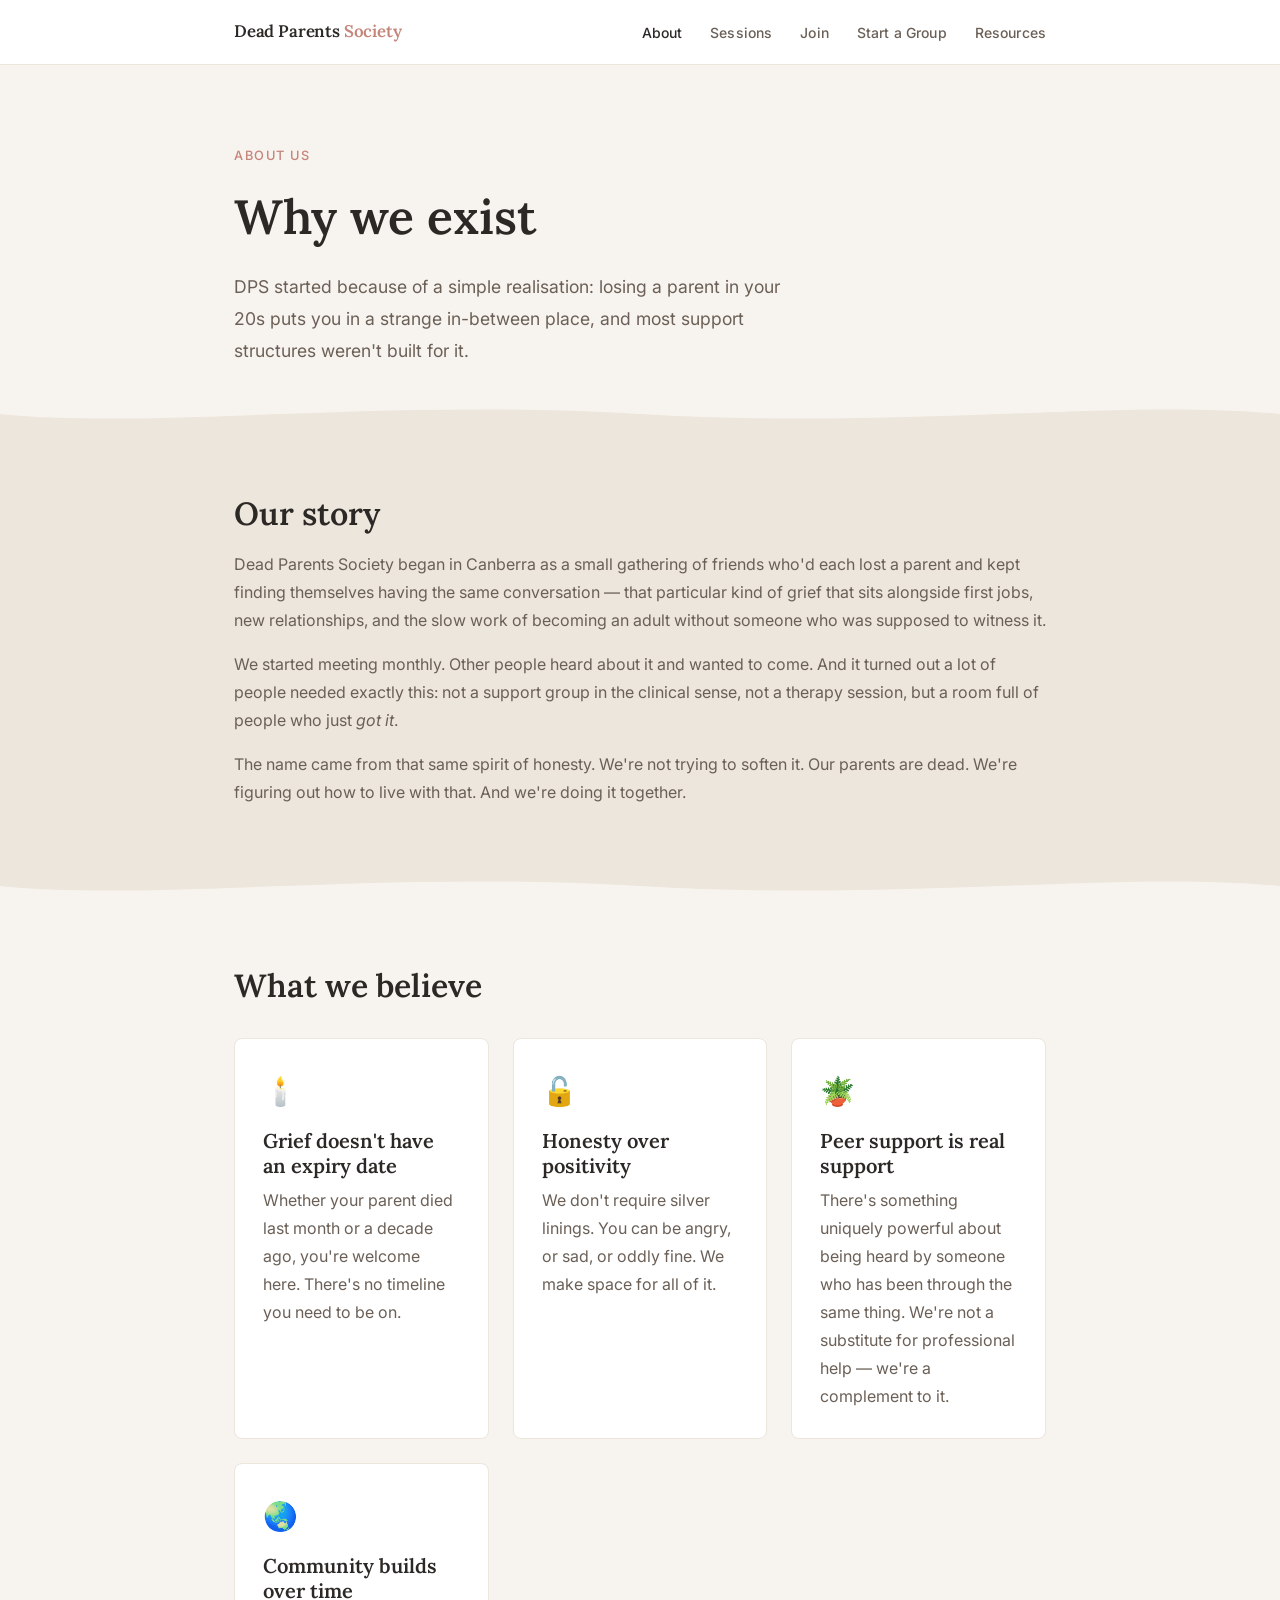
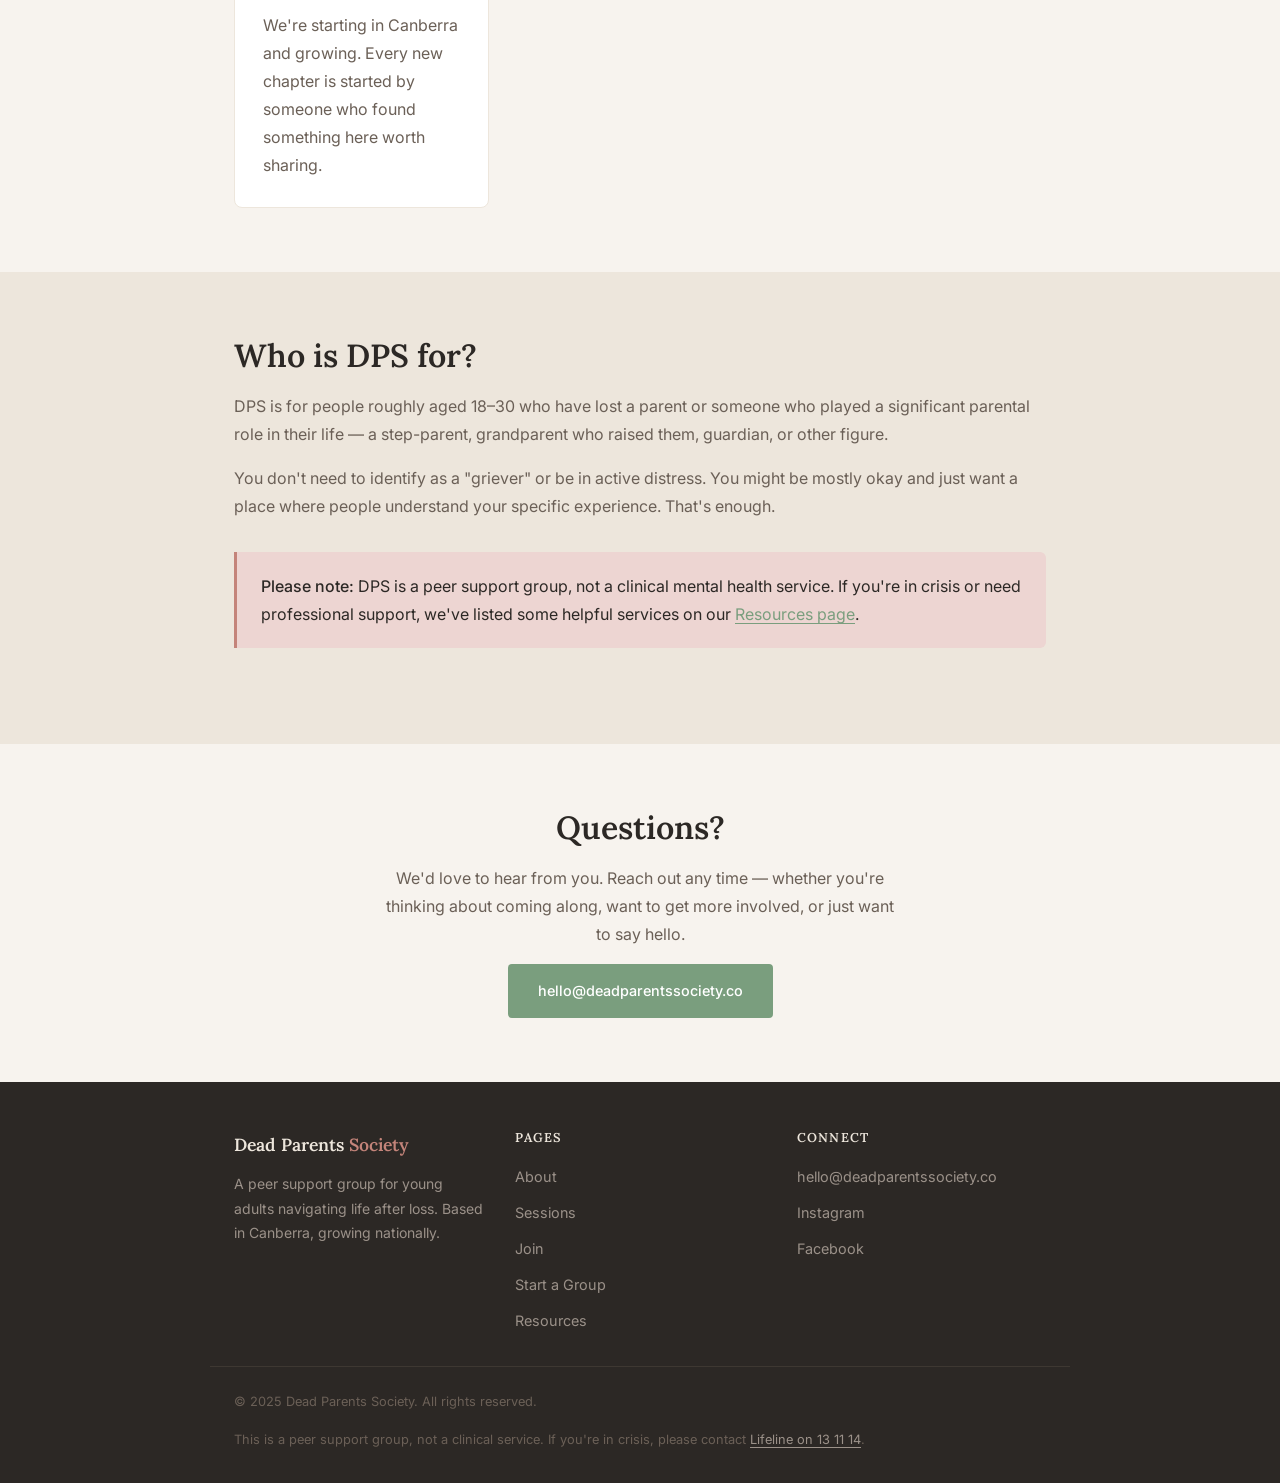
==== about.html @ 54c5f8b0 "Added claude generated files for each website page" ====
<!DOCTYPE html>
<html lang="en">
<head>
  <meta charset="UTF-8" />
  <meta name="viewport" content="width=device-width, initial-scale=1.0" />
  <title>About — Dead Parents Society</title>
  <meta name="description" content="Who we are, why we exist, and what you can expect from Dead Parents Society." />
  <link rel="stylesheet" href="style.css" />
</head>
<body>

<nav class="site-nav">
  <div class="nav-inner">
    <a href="index.html" class="nav-logo">Dead Parents <span>Society</span></a>
    <button class="nav-toggle" aria-label="Open menu" onclick="toggleNav()">
      <span></span><span></span><span></span>
    </button>
    <ul class="nav-links" id="nav-links">
      <li><a href="about.html">About</a></li>
      <li><a href="sessions.html">Sessions</a></li>
      <li><a href="join.html">Join</a></li>
      <li><a href="start-a-group.html">Start a Group</a></li>
      <li><a href="resources.html">Resources</a></li>
    </ul>
  </div>
</nav>

<!-- PAGE HERO -->
<section class="hero" style="padding-bottom: 2rem;">
  <div class="container">
    <p class="hero-eyebrow">About us</p>
    <h1>Why we exist</h1>
    <p class="hero-lead">DPS started because of a simple realisation: losing a parent in your 20s puts you in a strange in-between place, and most support structures weren't built for it.</p>
  </div>
</section>

<div class="wave-divider">
  <svg viewBox="0 0 1200 32" preserveAspectRatio="none" xmlns="http://www.w3.org/2000/svg">
    <path d="M0,16 C150,32 350,0 600,16 C850,32 1050,0 1200,16 L1200,32 L0,32 Z" fill="#EDE6DC"/>
  </svg>
</div>

<!-- STORY -->
<section class="band">
  <div class="container">
    <h2>Our story</h2>
    <p>Dead Parents Society began in Canberra as a small gathering of friends who'd each lost a parent and kept finding themselves having the same conversation — that particular kind of grief that sits alongside first jobs, new relationships, and the slow work of becoming an adult without someone who was supposed to witness it.</p>
    <p>We started meeting monthly. Other people heard about it and wanted to come. And it turned out a lot of people needed exactly this: not a support group in the clinical sense, not a therapy session, but a room full of people who just <em>got it</em>.</p>
    <p>The name came from that same spirit of honesty. We're not trying to soften it. Our parents are dead. We're figuring out how to live with that. And we're doing it together.</p>
  </div>
</section>

<div class="wave-divider" style="transform: rotate(180deg); background: var(--parchment);">
  <svg viewBox="0 0 1200 32" preserveAspectRatio="none" xmlns="http://www.w3.org/2000/svg">
    <path d="M0,16 C150,32 350,0 600,16 C850,32 1050,0 1200,16 L1200,32 L0,32 Z" fill="#EDE6DC"/>
  </svg>
</div>

<!-- VALUES -->
<section>
  <div class="container">
    <h2>What we believe</h2>

    <div class="card-grid">
      <div class="card">
        <div class="card-icon">🕯️</div>
        <h3>Grief doesn't have an expiry date</h3>
        <p>Whether your parent died last month or a decade ago, you're welcome here. There's no timeline you need to be on.</p>
      </div>
      <div class="card">
        <div class="card-icon">🔓</div>
        <h3>Honesty over positivity</h3>
        <p>We don't require silver linings. You can be angry, or sad, or oddly fine. We make space for all of it.</p>
      </div>
      <div class="card">
        <div class="card-icon">🪴</div>
        <h3>Peer support is real support</h3>
        <p>There's something uniquely powerful about being heard by someone who has been through the same thing. We're not a substitute for professional help — we're a complement to it.</p>
      </div>
      <div class="card">
        <div class="card-icon">🌏</div>
        <h3>Community builds over time</h3>
        <p>We're starting in Canberra and growing. Every new chapter is started by someone who found something here worth sharing.</p>
      </div>
    </div>
  </div>
</section>

<!-- WHO IS IT FOR -->
<section class="band">
  <div class="container">
    <h2>Who is DPS for?</h2>
    <p>DPS is for people roughly aged 18–30 who have lost a parent or someone who played a significant parental role in their life — a step-parent, grandparent who raised them, guardian, or other figure.</p>
    <p>You don't need to identify as a "griever" or be in active distress. You might be mostly okay and just want a place where people understand your specific experience. That's enough.</p>

    <div class="callout">
      <p><strong>Please note:</strong> DPS is a peer support group, not a clinical mental health service. If you're in crisis or need professional support, we've listed some helpful services on our <a href="resources.html">Resources page</a>.</p>
    </div>
  </div>
</section>

<!-- CONTACT CTA -->
<section>
  <div class="container" style="text-align: center; max-width: 560px;">
    <h2>Questions?</h2>
    <p>We'd love to hear from you. Reach out any time — whether you're thinking about coming along, want to get more involved, or just want to say hello.</p>
    <a href="mailto:hello@deadparentssociety.co" class="btn btn-primary">hello@deadparentssociety.co</a>
  </div>
</section>

<footer class="site-footer">
  <div class="footer-inner">
    <div class="footer-brand">
      <div class="footer-logo">Dead Parents <span>Society</span></div>
      <p>A peer support group for young adults navigating life after loss. Based in Canberra, growing nationally.</p>
    </div>
    <nav class="footer-nav" aria-label="Footer navigation">
      <h4>Pages</h4>
      <ul>
        <li><a href="about.html">About</a></li>
        <li><a href="sessions.html">Sessions</a></li>
        <li><a href="join.html">Join</a></li>
        <li><a href="start-a-group.html">Start a Group</a></li>
        <li><a href="resources.html">Resources</a></li>
      </ul>
    </nav>
    <div class="footer-connect">
      <h4>Connect</h4>
      <ul>
        <li><a href="mailto:hello@deadparentssociety.co">hello@deadparentssociety.co</a></li>
        <li><a href="#">Instagram</a></li>
        <li><a href="#">Facebook</a></li>
      </ul>
    </div>
  </div>
  <div class="footer-bottom">
    <p>© 2025 Dead Parents Society. All rights reserved.</p>
    <p>This is a peer support group, not a clinical service. If you're in crisis, please contact <a href="https://www.lifeline.org.au" style="color:#9B9189">Lifeline on 13 11 14</a>.</p>
  </div>
</footer>

<script>
  function toggleNav() { document.getElementById('nav-links').classList.toggle('open'); }
  document.querySelectorAll('.nav-links a').forEach(link => { if (link.href === window.location.href) link.classList.add('active'); });
</script>
</body>
</html>
---- style.css ----
/* ============================================
   Dead Parents Society — stylesheet
   deadparentssociety.co
   ============================================ */

@import url('https://fonts.googleapis.com/css2?family=Lora:ital,wght@0,400;0,600;1,400&family=Inter:wght@300;400;500&display=swap');

/* --- Reset & Base --- */
*, *::before, *::after { box-sizing: border-box; margin: 0; padding: 0; }

:root {
  --parchment:   #F7F3EE;
  --linen:       #EDE6DC;
  --charcoal:    #2C2825;
  --mid:         #6B6057;
  --sage:        #7A9E7E;
  --sage-light:  #C4D9C6;
  --rose:        #C4847A;
  --rose-light:  #EDD5D2;
  --white:       #FFFFFF;

  --font-display: 'Lora', Georgia, serif;
  --font-body:    'Inter', system-ui, sans-serif;

  --max-width: 860px;
  --gap: 2rem;
}

html { scroll-behavior: smooth; }

body {
  background-color: var(--parchment);
  color: var(--charcoal);
  font-family: var(--font-body);
  font-size: 1rem;
  line-height: 1.75;
  -webkit-font-smoothing: antialiased;
}

img { max-width: 100%; display: block; }
a { color: var(--sage); text-decoration: underline; text-underline-offset: 3px; }
a:hover { color: var(--rose); }

/* --- Typography --- */
h1, h2, h3, h4 {
  font-family: var(--font-display);
  line-height: 1.25;
  color: var(--charcoal);
}

h1 { font-size: clamp(2rem, 5vw, 3rem); font-weight: 600; }
h2 { font-size: clamp(1.5rem, 3vw, 2rem); font-weight: 600; margin-bottom: 1rem; }
h3 { font-size: 1.25rem; font-weight: 600; margin-bottom: 0.5rem; }
h4 { font-size: 1rem; font-weight: 600; }

p { margin-bottom: 1rem; color: var(--mid); }
p:last-child { margin-bottom: 0; }

strong { color: var(--charcoal); font-weight: 500; }

/* --- Layout --- */
.container {
  max-width: var(--max-width);
  margin: 0 auto;
  padding: 0 1.5rem;
}

section {
  padding: 4rem 0;
}

/* --- Signature element: wavy divider --- */
.wave-divider {
  width: 100%;
  overflow: hidden;
  line-height: 0;
  margin: 0;
}

.wave-divider svg {
  display: block;
  width: 100%;
  height: 32px;
}

.divider-line {
  border: none;
  height: 2px;
  background: none;
  position: relative;
  margin: 2.5rem auto;
  max-width: 120px;
  text-align: center;
}

.divider-line::before {
  content: '';
  display: block;
  height: 2px;
  background: var(--sage-light);
  border-radius: 2px;
}

/* --- Navigation --- */
.site-nav {
  background: var(--white);
  border-bottom: 1px solid var(--linen);
  position: sticky;
  top: 0;
  z-index: 100;
}

.nav-inner {
  max-width: var(--max-width);
  margin: 0 auto;
  padding: 0 1.5rem;
  display: flex;
  align-items: center;
  justify-content: space-between;
  height: 64px;
}

.nav-logo {
  font-family: var(--font-display);
  font-weight: 600;
  font-size: 1.05rem;
  color: var(--charcoal);
  text-decoration: none;
  letter-spacing: -0.01em;
}

.nav-logo span {
  color: var(--rose);
}

.nav-links {
  display: flex;
  gap: 1.75rem;
  list-style: none;
}

.nav-links a {
  font-size: 0.875rem;
  font-weight: 500;
  color: var(--mid);
  text-decoration: none;
  letter-spacing: 0.01em;
  transition: color 0.2s;
}

.nav-links a:hover,
.nav-links a.active {
  color: var(--charcoal);
}

/* Hamburger */
.nav-toggle {
  display: none;
  background: none;
  border: none;
  cursor: pointer;
  padding: 0.25rem;
  flex-direction: column;
  gap: 5px;
}

.nav-toggle span {
  display: block;
  width: 24px;
  height: 2px;
  background: var(--charcoal);
  border-radius: 2px;
  transition: all 0.3s;
}

/* --- Buttons --- */
.btn {
  display: inline-block;
  padding: 0.75rem 1.75rem;
  border-radius: 4px;
  font-family: var(--font-body);
  font-size: 0.9rem;
  font-weight: 500;
  text-decoration: none;
  cursor: pointer;
  transition: all 0.2s;
  border: 2px solid transparent;
}

.btn-primary {
  background: var(--sage);
  color: var(--white);
  border-color: var(--sage);
}

.btn-primary:hover {
  background: #698a6d;
  border-color: #698a6d;
  color: var(--white);
}

.btn-outline {
  background: transparent;
  color: var(--charcoal);
  border-color: var(--charcoal);
}

.btn-outline:hover {
  background: var(--charcoal);
  color: var(--white);
}

/* --- Hero --- */
.hero {
  padding: 5rem 0 4rem;
}

.hero-eyebrow {
  font-family: var(--font-body);
  font-size: 0.8rem;
  font-weight: 500;
  letter-spacing: 0.12em;
  text-transform: uppercase;
  color: var(--rose);
  margin-bottom: 1.25rem;
}

.hero h1 {
  margin-bottom: 1.5rem;
  max-width: 680px;
}

.hero-lead {
  font-size: 1.1rem;
  line-height: 1.8;
  max-width: 580px;
  margin-bottom: 2rem;
  color: var(--mid);
}

.hero-actions {
  display: flex;
  gap: 1rem;
  flex-wrap: wrap;
}

/* --- Cards --- */
.card-grid {
  display: grid;
  grid-template-columns: repeat(auto-fit, minmax(240px, 1fr));
  gap: 1.5rem;
  margin-top: 2rem;
}

.card {
  background: var(--white);
  border: 1px solid var(--linen);
  border-radius: 8px;
  padding: 1.75rem;
}

.card-icon {
  font-size: 1.75rem;
  margin-bottom: 0.75rem;
}

/* --- Linen band (alternating section bg) --- */
.band {
  background: var(--linen);
}

/* --- Inline callout --- */
.callout {
  background: var(--rose-light);
  border-left: 3px solid var(--rose);
  border-radius: 0 6px 6px 0;
  padding: 1.25rem 1.5rem;
  margin: 2rem 0;
}

.callout p { color: var(--charcoal); margin: 0; }

/* --- Accordion (for resources / FAQ) --- */
.accordion-item {
  border-bottom: 1px solid var(--linen);
}

.accordion-btn {
  width: 100%;
  background: none;
  border: none;
  text-align: left;
  padding: 1.25rem 0;
  font-family: var(--font-display);
  font-size: 1rem;
  font-weight: 600;
  color: var(--charcoal);
  cursor: pointer;
  display: flex;
  justify-content: space-between;
  align-items: center;
  gap: 1rem;
}

.accordion-btn:hover { color: var(--sage); }

.accordion-icon {
  font-size: 1.25rem;
  line-height: 1;
  color: var(--rose);
  transition: transform 0.25s;
  flex-shrink: 0;
}

.accordion-content {
  display: none;
  padding-bottom: 1.25rem;
}

.accordion-content p { color: var(--mid); }

.accordion-item.open .accordion-icon {
  transform: rotate(45deg);
}

.accordion-item.open .accordion-content {
  display: block;
}

/* --- Steps (start a group) --- */
.steps {
  margin-top: 2rem;
  display: flex;
  flex-direction: column;
  gap: 0;
}

.step {
  display: grid;
  grid-template-columns: 48px 1fr;
  gap: 1rem 1.25rem;
  padding: 1.75rem 0;
  border-bottom: 1px solid var(--linen);
  align-items: start;
}

.step:last-child { border-bottom: none; }

.step-num {
  width: 48px;
  height: 48px;
  background: var(--sage-light);
  border-radius: 50%;
  display: flex;
  align-items: center;
  justify-content: center;
  font-family: var(--font-display);
  font-size: 1.1rem;
  font-weight: 600;
  color: var(--charcoal);
  flex-shrink: 0;
  margin-top: 0.15rem;
}

/* --- Session card --- */
.session-list {
  display: flex;
  flex-direction: column;
  gap: 1rem;
  margin-top: 2rem;
}

.session-card {
  background: var(--white);
  border: 1px solid var(--linen);
  border-radius: 8px;
  padding: 1.5rem 1.75rem;
  display: grid;
  grid-template-columns: auto 1fr auto;
  gap: 0.5rem 1.5rem;
  align-items: center;
}

.session-date {
  text-align: center;
  background: var(--rose-light);
  border-radius: 6px;
  padding: 0.5rem 0.75rem;
  min-width: 60px;
}

.session-date .day {
  font-family: var(--font-display);
  font-size: 1.5rem;
  font-weight: 600;
  line-height: 1;
  color: var(--rose);
}

.session-date .month {
  font-size: 0.75rem;
  font-weight: 500;
  letter-spacing: 0.08em;
  text-transform: uppercase;
  color: var(--mid);
}

.session-info h3 { margin-bottom: 0.2rem; }
.session-info p { margin: 0; font-size: 0.9rem; }

/* --- Resource links --- */
.resource-list {
  display: flex;
  flex-direction: column;
  gap: 0.75rem;
  margin-top: 1.5rem;
}

.resource-link {
  display: flex;
  align-items: flex-start;
  gap: 0.75rem;
  padding: 1rem 1.25rem;
  background: var(--white);
  border: 1px solid var(--linen);
  border-radius: 6px;
  text-decoration: none;
  transition: border-color 0.2s, box-shadow 0.2s;
}

.resource-link:hover {
  border-color: var(--sage);
  box-shadow: 0 2px 8px rgba(122,158,126,0.12);
  color: var(--charcoal);
}

.resource-link-icon { font-size: 1.2rem; flex-shrink: 0; padding-top: 0.1rem; }
.resource-link-text strong { display: block; color: var(--charcoal); font-size: 0.95rem; }
.resource-link-text span { color: var(--mid); font-size: 0.85rem; }

/* --- Footer --- */
.site-footer {
  background: var(--charcoal);
  color: var(--linen);
  padding: 3rem 0 2rem;
}

.footer-inner {
  max-width: var(--max-width);
  margin: 0 auto;
  padding: 0 1.5rem;
  display: grid;
  grid-template-columns: 1fr 1fr 1fr;
  gap: 2rem;
}

.footer-brand p {
  font-size: 0.875rem;
  color: #9B9189;
  margin-top: 0.75rem;
}

.footer-nav h4,
.footer-connect h4 {
  color: var(--linen);
  font-size: 0.8rem;
  letter-spacing: 0.1em;
  text-transform: uppercase;
  margin-bottom: 1rem;
}

.footer-nav ul,
.footer-connect ul {
  list-style: none;
  display: flex;
  flex-direction: column;
  gap: 0.5rem;
}

.footer-nav a,
.footer-connect a {
  color: #9B9189;
  text-decoration: none;
  font-size: 0.9rem;
  transition: color 0.2s;
}

.footer-nav a:hover,
.footer-connect a:hover { color: var(--linen); }

.footer-logo {
  font-family: var(--font-display);
  font-size: 1.1rem;
  font-weight: 600;
  color: var(--linen);
}

.footer-logo span { color: var(--rose); }

.footer-bottom {
  max-width: var(--max-width);
  margin: 2rem auto 0;
  padding: 1.5rem 1.5rem 0;
  border-top: 1px solid #3E3832;
  display: flex;
  justify-content: space-between;
  align-items: center;
  gap: 1rem;
  flex-wrap: wrap;
}

.footer-bottom p {
  color: #6B6057;
  font-size: 0.8rem;
  margin: 0;
}

/* --- Responsive --- */
@media (max-width: 640px) {
  .nav-links { display: none; flex-direction: column; }
  .nav-links.open { display: flex; position: absolute; top: 64px; left: 0; right: 0; background: var(--white); padding: 1rem 1.5rem 1.5rem; border-bottom: 1px solid var(--linen); gap: 1rem; }
  .nav-toggle { display: flex; }

  .session-card { grid-template-columns: auto 1fr; }
  .session-card .btn { grid-column: 1 / -1; }

  .footer-inner { grid-template-columns: 1fr; }
  .footer-bottom { flex-direction: column; align-items: flex-start; }
}

@media (prefers-reduced-motion: reduce) {
  *, *::before, *::after { transition: none !important; animation: none !important; }
}
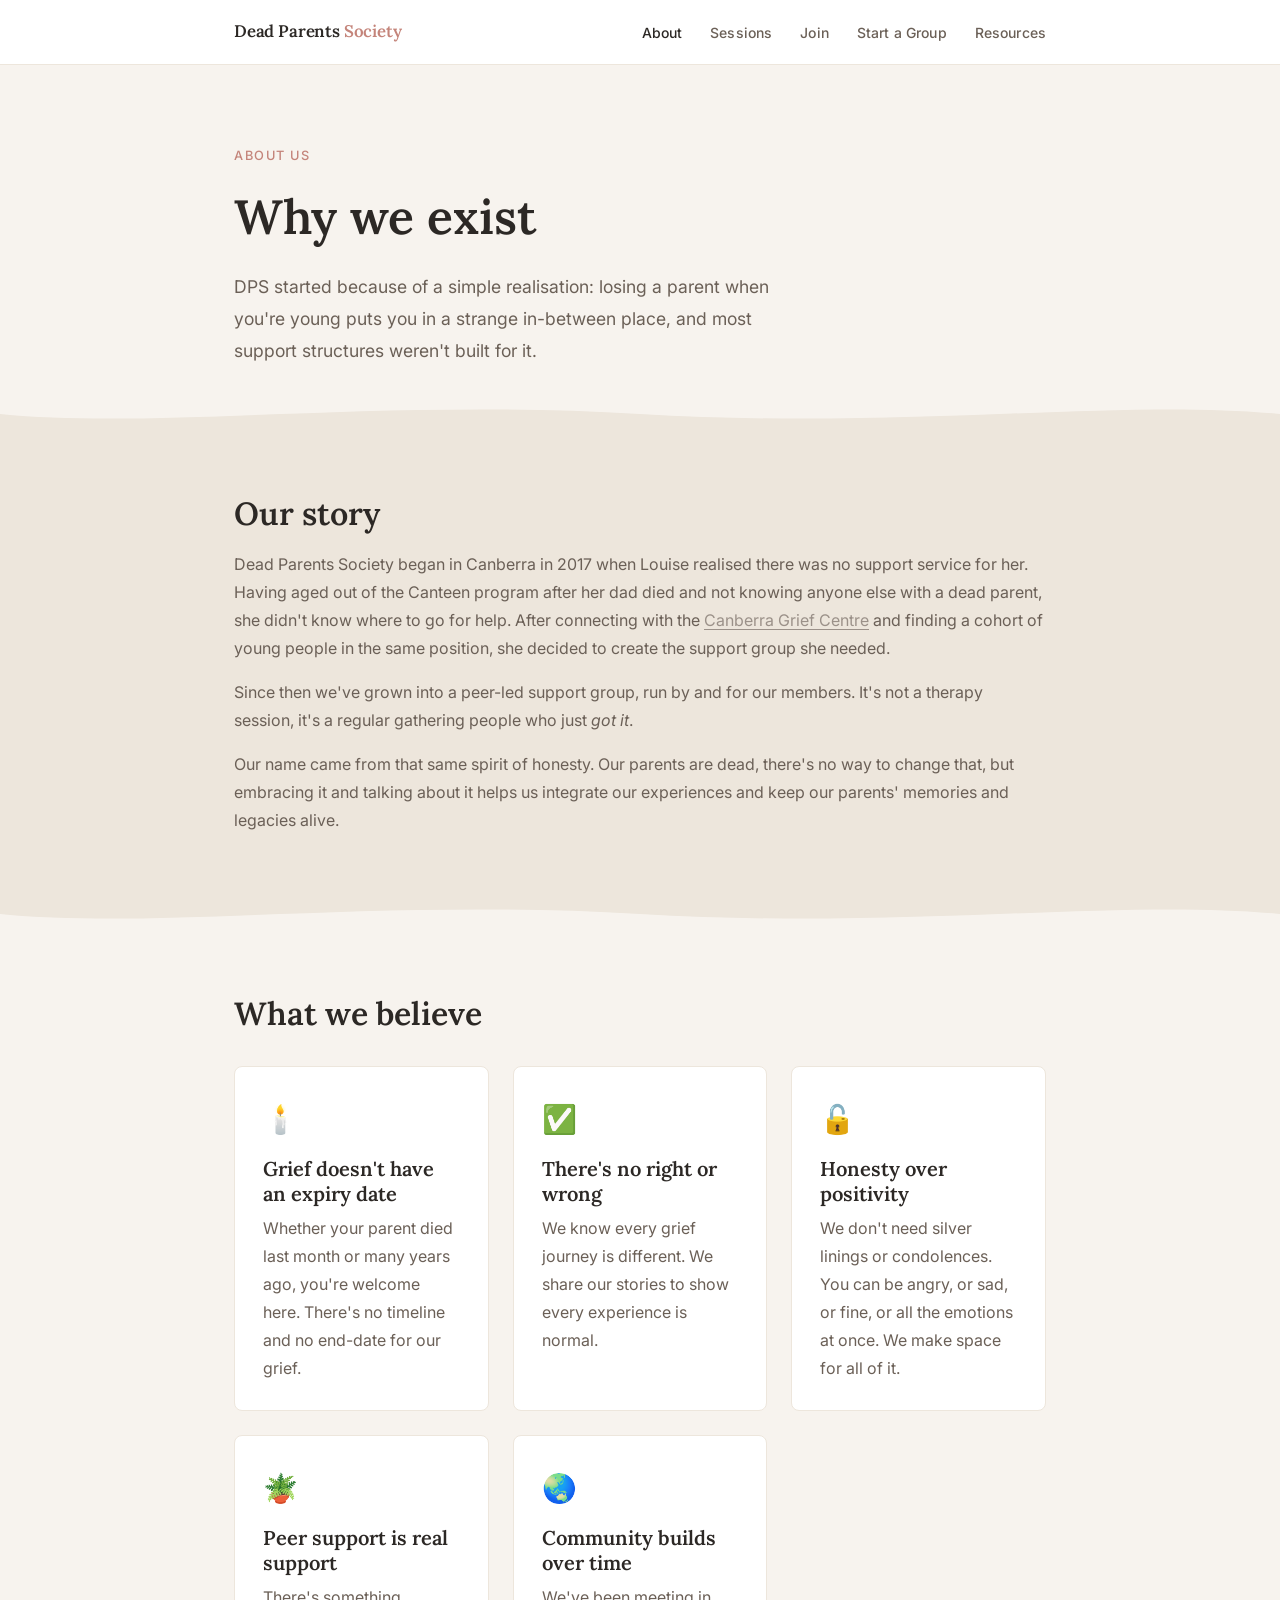
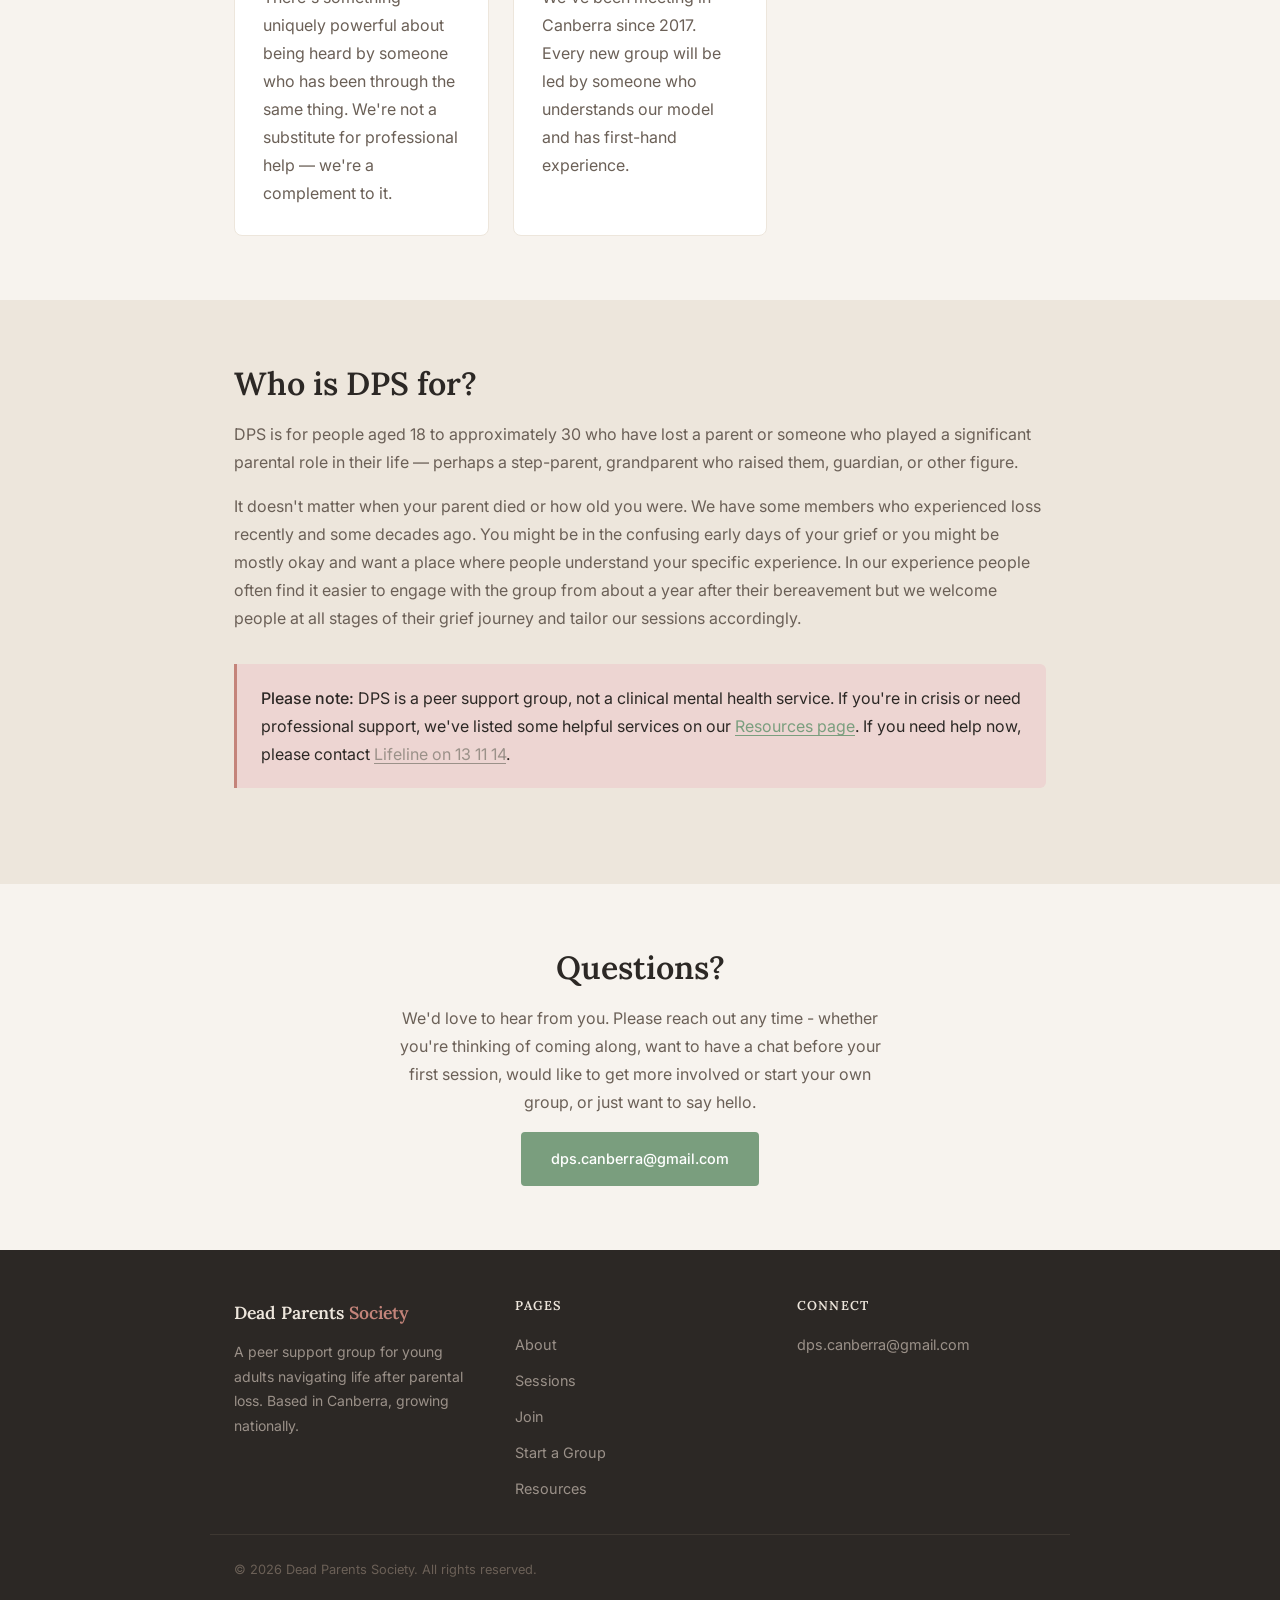
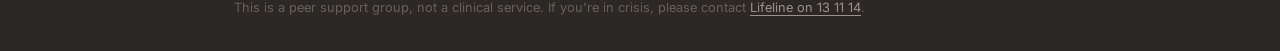
==== commit beca5a73: "Edited AI generated content in about.html" ====
--- a/about.html
+++ b/about.html
@@ -30,7 +30,7 @@
   <div class="container">
     <p class="hero-eyebrow">About us</p>
     <h1>Why we exist</h1>
-    <p class="hero-lead">DPS started because of a simple realisation: losing a parent in your 20s puts you in a strange in-between place, and most support structures weren't built for it.</p>
+    <p class="hero-lead">DPS started because of a simple realisation: losing a parent when you're young puts you in a strange in-between place, and most support structures weren't built for it.</p>
   </div>
 </section>
 
@@ -44,9 +44,9 @@
 <section class="band">
   <div class="container">
     <h2>Our story</h2>
-    <p>Dead Parents Society began in Canberra as a small gathering of friends who'd each lost a parent and kept finding themselves having the same conversation — that particular kind of grief that sits alongside first jobs, new relationships, and the slow work of becoming an adult without someone who was supposed to witness it.</p>
-    <p>We started meeting monthly. Other people heard about it and wanted to come. And it turned out a lot of people needed exactly this: not a support group in the clinical sense, not a therapy session, but a room full of people who just <em>got it</em>.</p>
-    <p>The name came from that same spirit of honesty. We're not trying to soften it. Our parents are dead. We're figuring out how to live with that. And we're doing it together.</p>
+    <p>Dead Parents Society began in Canberra in 2017 when Louise realised there was no support service for her. Having aged out of the Canteen program after her dad died and not knowing anyone else with a dead parent, she didn't know where to go for help. After connecting with the <a href="https://www.canberragriefcentre.com.au/" style="color:#9B9189">Canberra Grief Centre</a> and finding a cohort of young people in the same position, she decided to create the support group she needed.</p>
+    <p>Since then we've grown into a peer-led support group, run by and for our members. It's not a therapy session, it's a regular gathering people who just <em>got it</em>.</p>
+    <p>Our name came from that same spirit of honesty. Our parents are dead, there's no way to change that, but embracing it and talking about it helps us integrate our experiences and keep our parents' memories and legacies alive.</p>
   </div>
 </section>
 
@@ -65,12 +65,17 @@
       <div class="card">
         <div class="card-icon">🕯️</div>
         <h3>Grief doesn't have an expiry date</h3>
-        <p>Whether your parent died last month or a decade ago, you're welcome here. There's no timeline you need to be on.</p>
+        <p>Whether your parent died last month or many years ago, you're welcome here. There's no timeline and no end-date for our grief.</p>
+      </div>
+      <div class="card">
+        <div class="card-icon">✅</div>
+        <h3>There's no right or wrong</h3>
+        <p>We know every grief journey is different. We share our stories to show every experience is normal.</p>
       </div>
       <div class="card">
         <div class="card-icon">🔓</div>
         <h3>Honesty over positivity</h3>
-        <p>We don't require silver linings. You can be angry, or sad, or oddly fine. We make space for all of it.</p>
+        <p>We don't need silver linings or condolences. You can be angry, or sad, or fine, or all the emotions at once. We make space for all of it.</p>
       </div>
       <div class="card">
         <div class="card-icon">🪴</div>
@@ -80,7 +85,7 @@
       <div class="card">
         <div class="card-icon">🌏</div>
         <h3>Community builds over time</h3>
-        <p>We're starting in Canberra and growing. Every new chapter is started by someone who found something here worth sharing.</p>
+        <p>We've been meeting in Canberra since 2017. Every new group will be led by someone who understands our model and has first-hand experience.</p>
       </div>
     </div>
   </div>
@@ -90,11 +95,11 @@
 <section class="band">
   <div class="container">
     <h2>Who is DPS for?</h2>
-    <p>DPS is for people roughly aged 18–30 who have lost a parent or someone who played a significant parental role in their life — a step-parent, grandparent who raised them, guardian, or other figure.</p>
-    <p>You don't need to identify as a "griever" or be in active distress. You might be mostly okay and just want a place where people understand your specific experience. That's enough.</p>
+    <p>DPS is for people aged 18 to approximately 30 who have lost a parent or someone who played a significant parental role in their life — perhaps a step-parent, grandparent who raised them, guardian, or other figure.</p>
+    <p>It doesn't matter when your parent died or how old you were. We have some members who experienced loss recently and some decades ago. You might be in the confusing early days of your grief or you might be mostly okay and want a place where people understand your specific experience. In our experience people often find it easier to engage with the group from about a year after their bereavement but we welcome people at all stages of their grief journey and tailor our sessions accordingly.</p>
 
     <div class="callout">
-      <p><strong>Please note:</strong> DPS is a peer support group, not a clinical mental health service. If you're in crisis or need professional support, we've listed some helpful services on our <a href="resources.html">Resources page</a>.</p>
+      <p><strong>Please note:</strong> DPS is a peer support group, not a clinical mental health service. If you're in crisis or need professional support, we've listed some helpful services on our <a href="resources.html">Resources page</a>. If you need help now, please contact <a href="https://www.lifeline.org.au" style="color:#9B9189">Lifeline on 13 11 14</a>.</p>
     </div>
   </div>
 </section>
@@ -103,8 +108,8 @@
 <section>
   <div class="container" style="text-align: center; max-width: 560px;">
     <h2>Questions?</h2>
-    <p>We'd love to hear from you. Reach out any time — whether you're thinking about coming along, want to get more involved, or just want to say hello.</p>
-    <a href="mailto:hello@deadparentssociety.co" class="btn btn-primary">hello@deadparentssociety.co</a>
+    <p>We'd love to hear from you. Please reach out any time - whether you're thinking of coming along, want to have a chat before your first session, would like to get more involved or start your own group, or just want to say hello.</p>
+    <a href="mailto:dps.canberra@gmail.com" class="btn btn-primary">dps.canberra@gmail.com</a>
   </div>
 </section>
 
@@ -112,7 +117,7 @@
   <div class="footer-inner">
     <div class="footer-brand">
       <div class="footer-logo">Dead Parents <span>Society</span></div>
-      <p>A peer support group for young adults navigating life after loss. Based in Canberra, growing nationally.</p>
+      <p>A peer support group for young adults navigating life after parental loss. Based in Canberra, growing nationally.</p>
     </div>
     <nav class="footer-nav" aria-label="Footer navigation">
       <h4>Pages</h4>
@@ -127,14 +132,12 @@
     <div class="footer-connect">
       <h4>Connect</h4>
       <ul>
-        <li><a href="mailto:hello@deadparentssociety.co">hello@deadparentssociety.co</a></li>
-        <li><a href="#">Instagram</a></li>
-        <li><a href="#">Facebook</a></li>
+        <li><a href="mailto:dps.canberra@gmail.com">dps.canberra@gmail.com</a></li>
       </ul>
     </div>
   </div>
   <div class="footer-bottom">
-    <p>© 2025 Dead Parents Society. All rights reserved.</p>
+    <p>© 2026 Dead Parents Society. All rights reserved.</p>
     <p>This is a peer support group, not a clinical service. If you're in crisis, please contact <a href="https://www.lifeline.org.au" style="color:#9B9189">Lifeline on 13 11 14</a>.</p>
   </div>
 </footer>
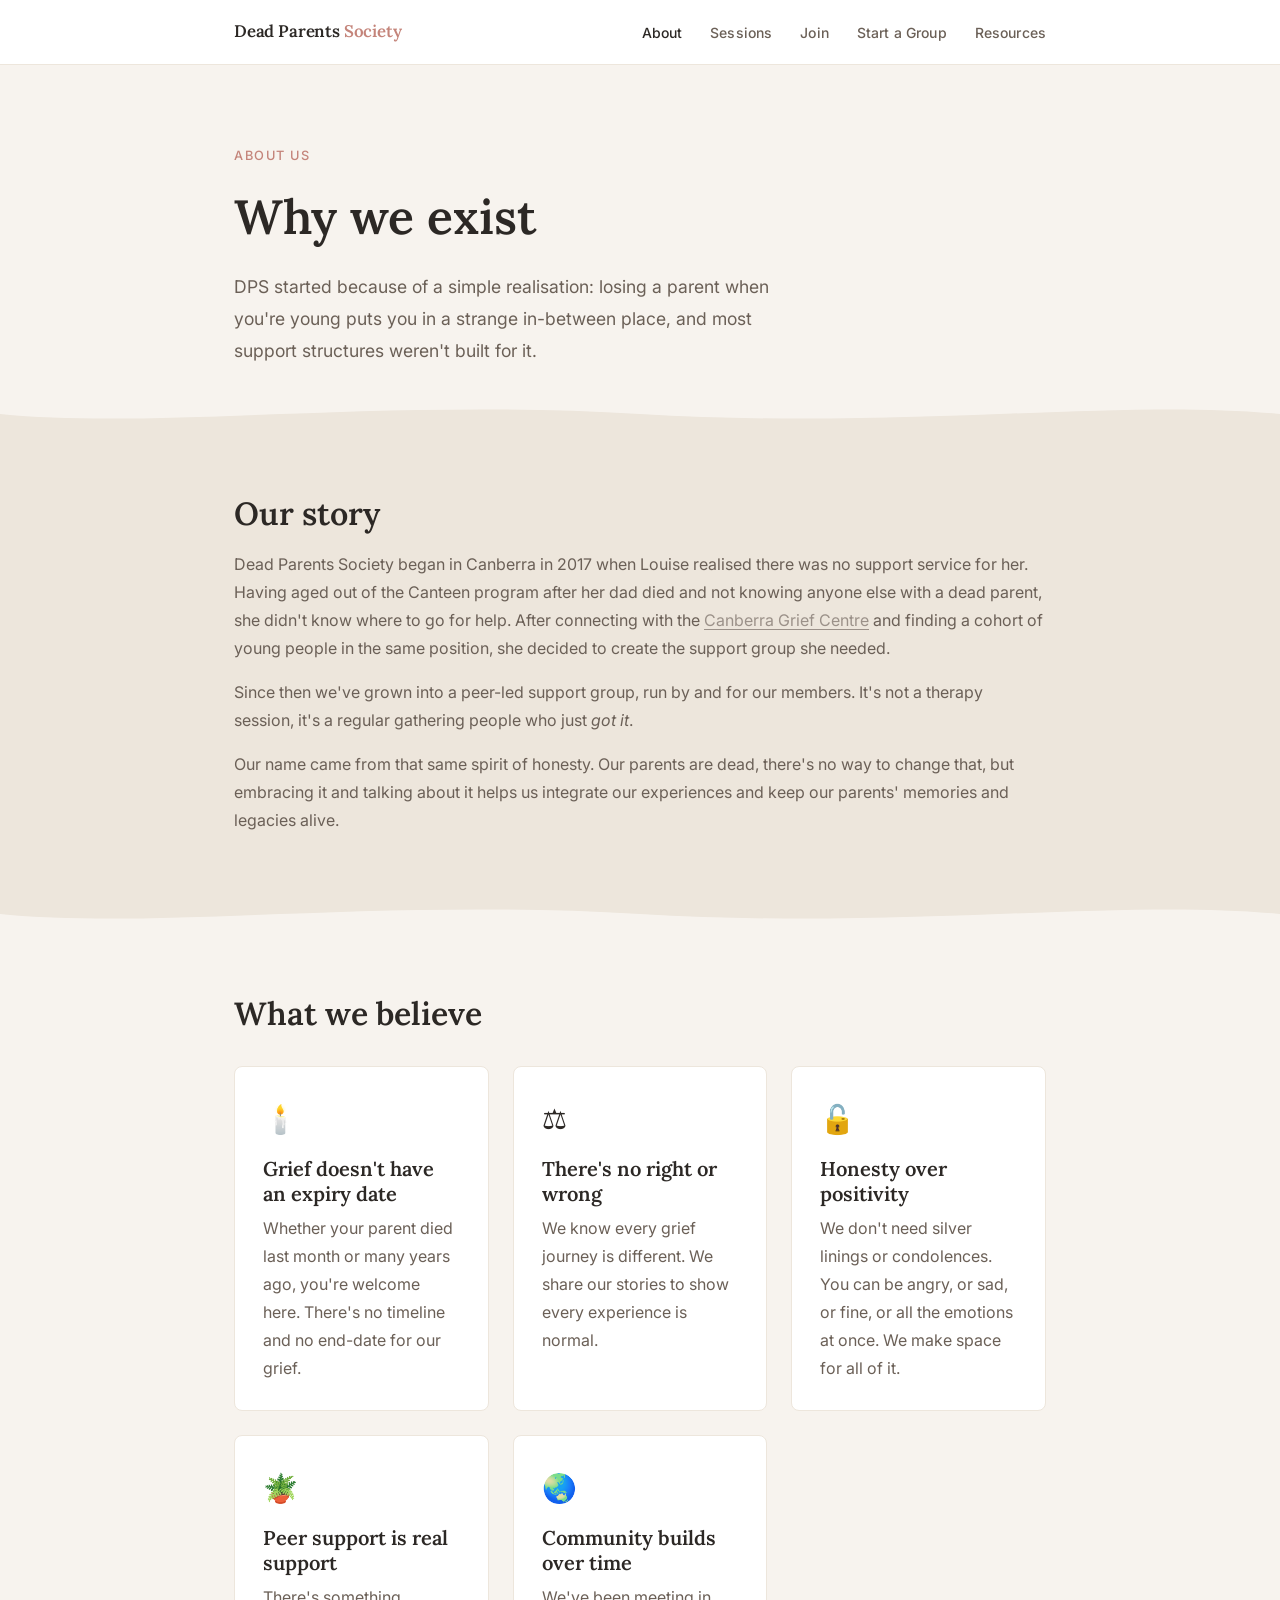
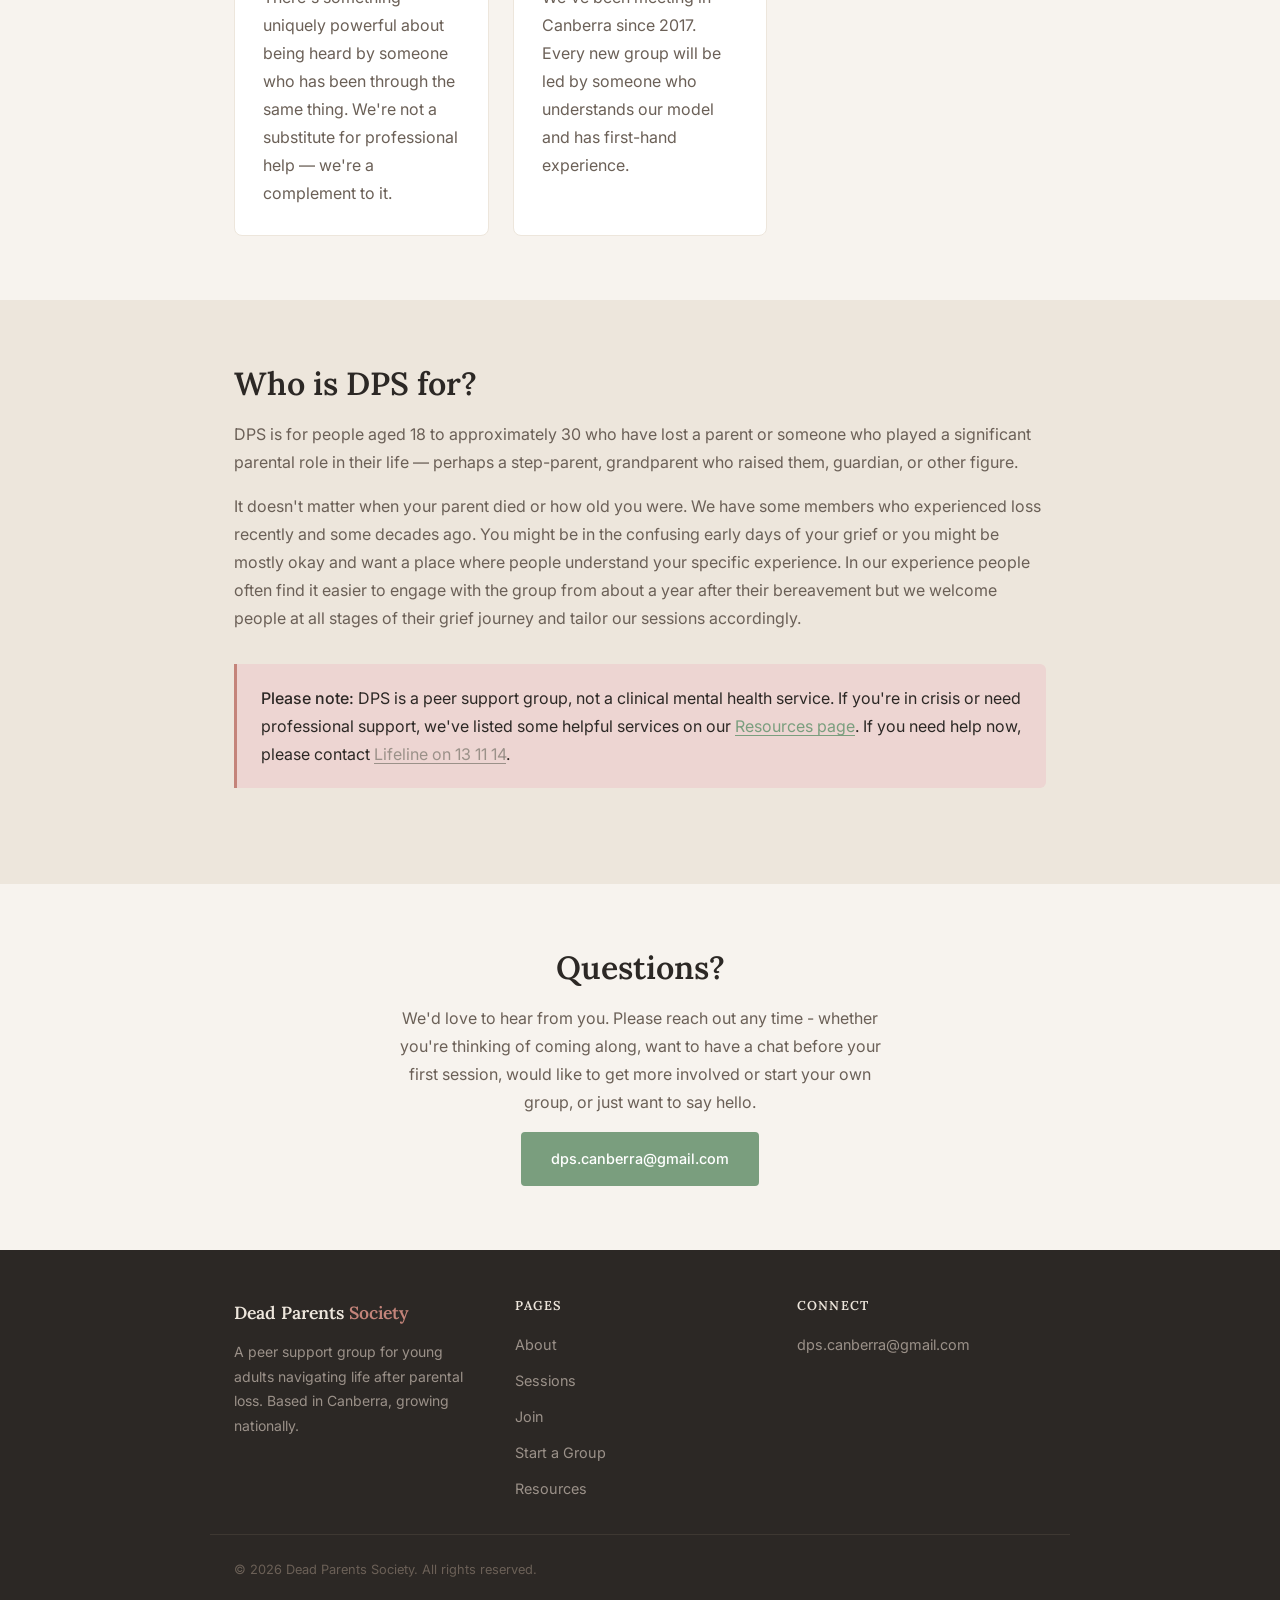
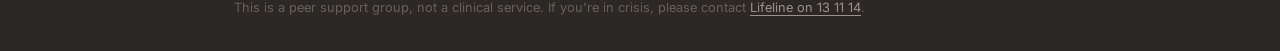
==== commit 44c6edaa: "Change card icon from check to balance scale" ====
--- a/about.html
+++ b/about.html
@@ -68,7 +68,7 @@
         <p>Whether your parent died last month or many years ago, you're welcome here. There's no timeline and no end-date for our grief.</p>
       </div>
       <div class="card">
-        <div class="card-icon">✅</div>
+        <div class="card-icon">⚖️</div>
         <h3>There's no right or wrong</h3>
         <p>We know every grief journey is different. We share our stories to show every experience is normal.</p>
       </div>
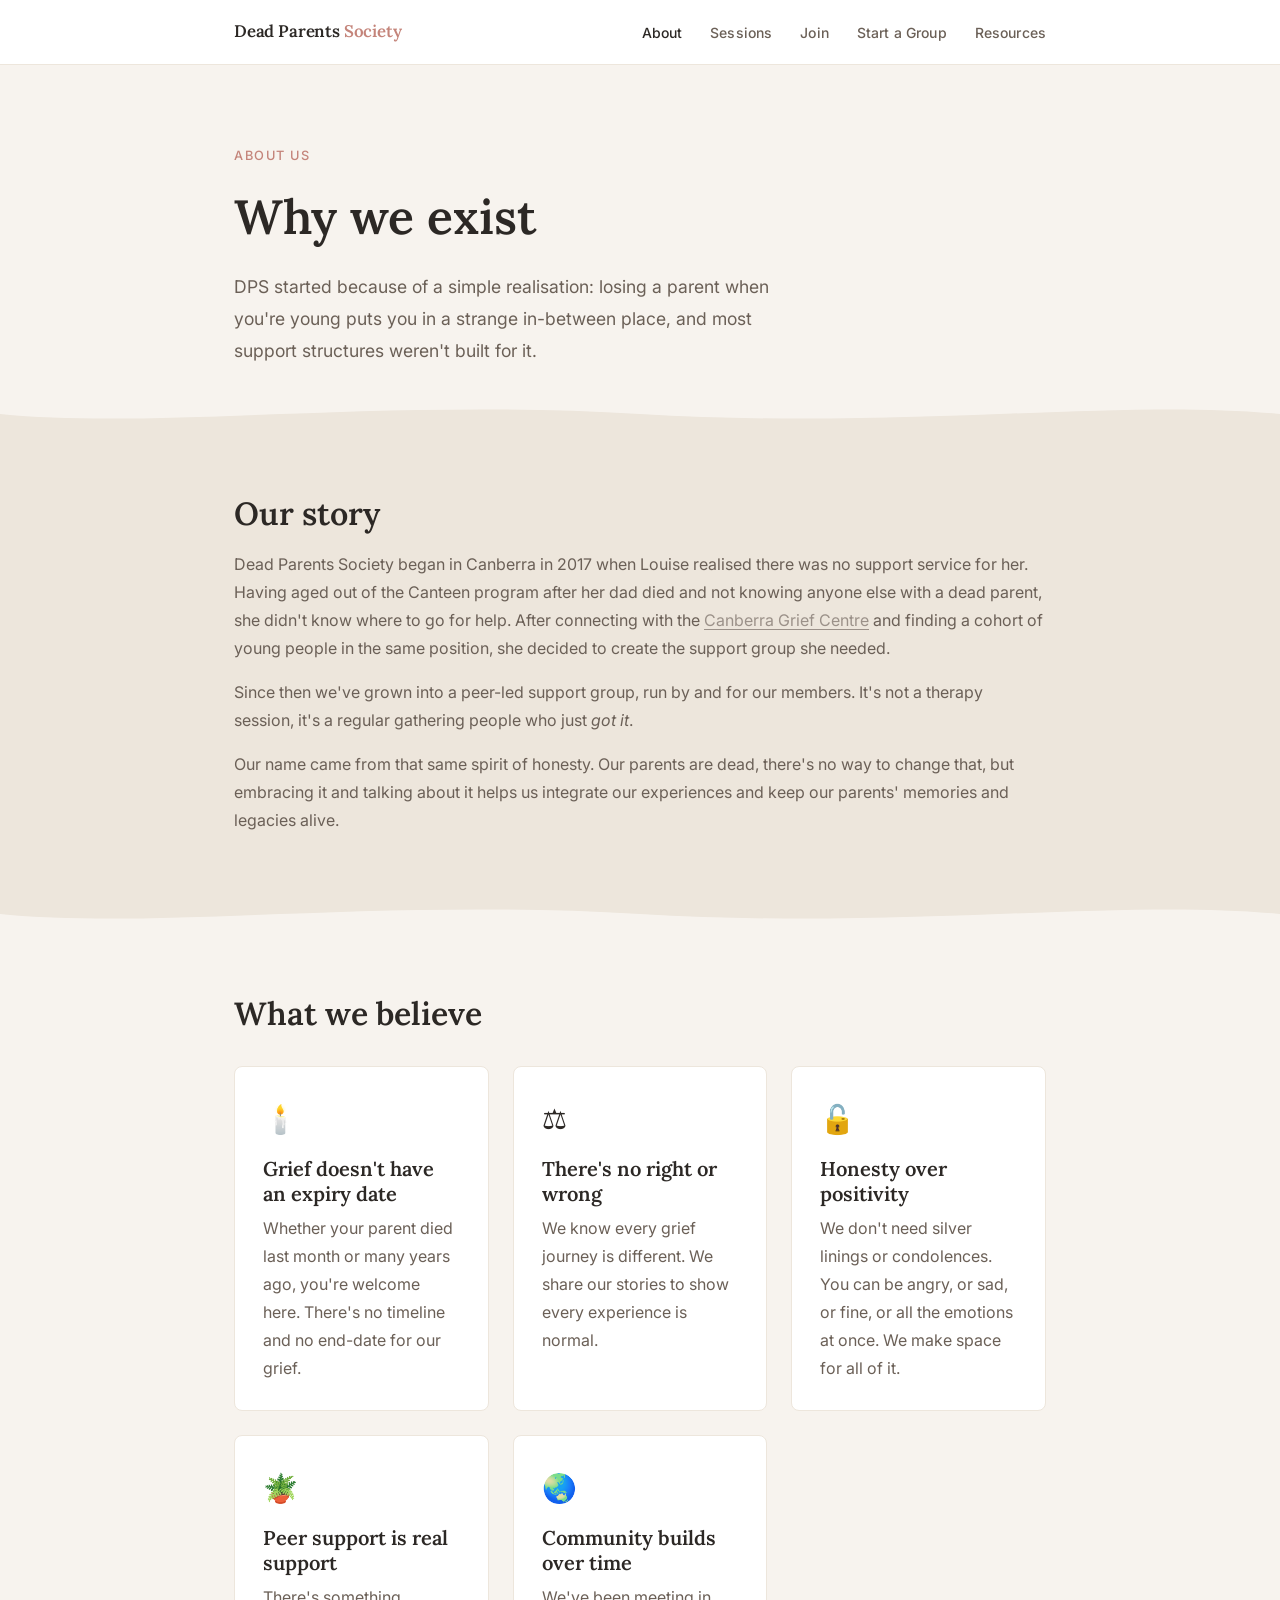
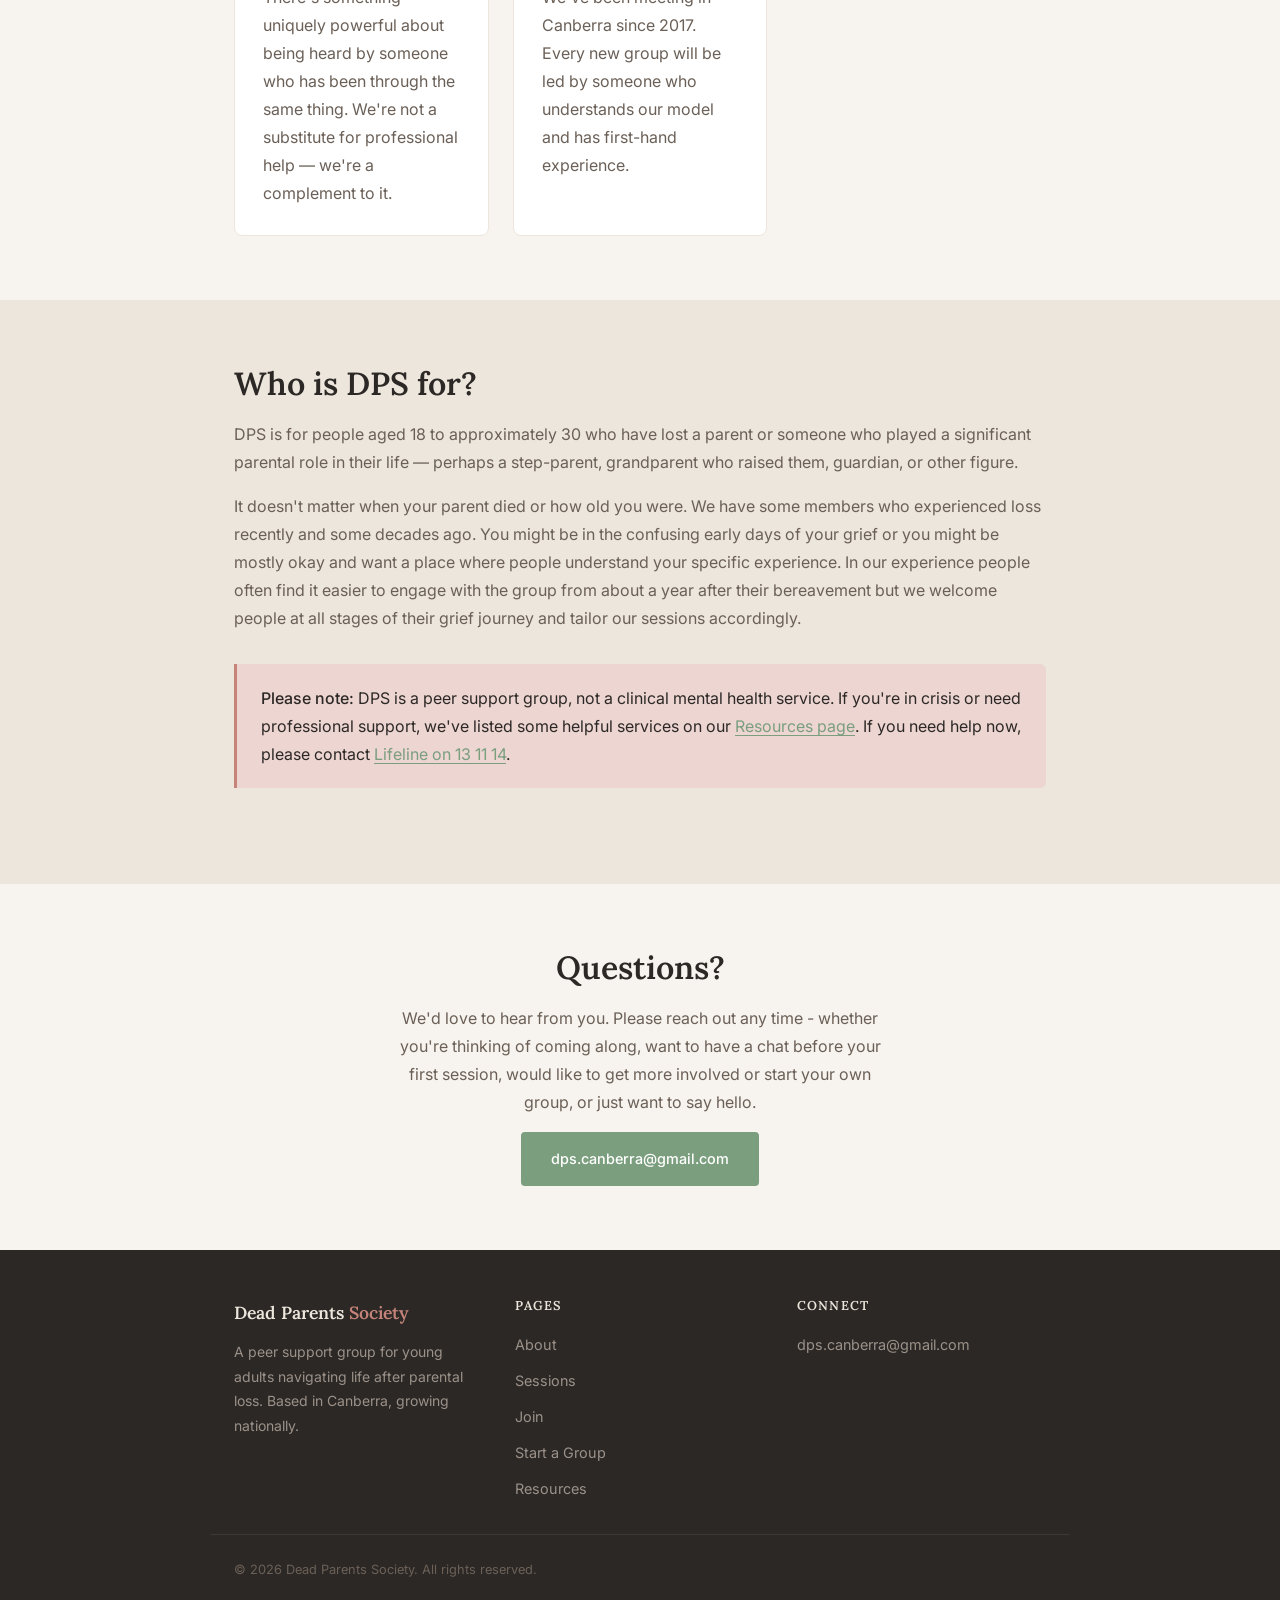
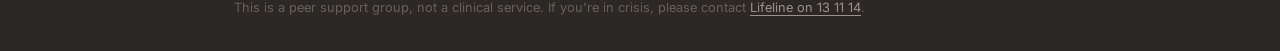
==== commit 2a8d6574: "Fix formatting of link" ====
--- a/about.html
+++ b/about.html
@@ -99,7 +99,7 @@
     <p>It doesn't matter when your parent died or how old you were. We have some members who experienced loss recently and some decades ago. You might be in the confusing early days of your grief or you might be mostly okay and want a place where people understand your specific experience. In our experience people often find it easier to engage with the group from about a year after their bereavement but we welcome people at all stages of their grief journey and tailor our sessions accordingly.</p>
 
     <div class="callout">
-      <p><strong>Please note:</strong> DPS is a peer support group, not a clinical mental health service. If you're in crisis or need professional support, we've listed some helpful services on our <a href="resources.html">Resources page</a>. If you need help now, please contact <a href="https://www.lifeline.org.au" style="color:#9B9189">Lifeline on 13 11 14</a>.</p>
+      <p><strong>Please note:</strong> DPS is a peer support group, not a clinical mental health service. If you're in crisis or need professional support, we've listed some helpful services on our <a href="resources.html">Resources page</a>. If you need help now, please contact <a href="https://www.lifeline.org.au">Lifeline on 13 11 14</a>.</p>
     </div>
   </div>
 </section>
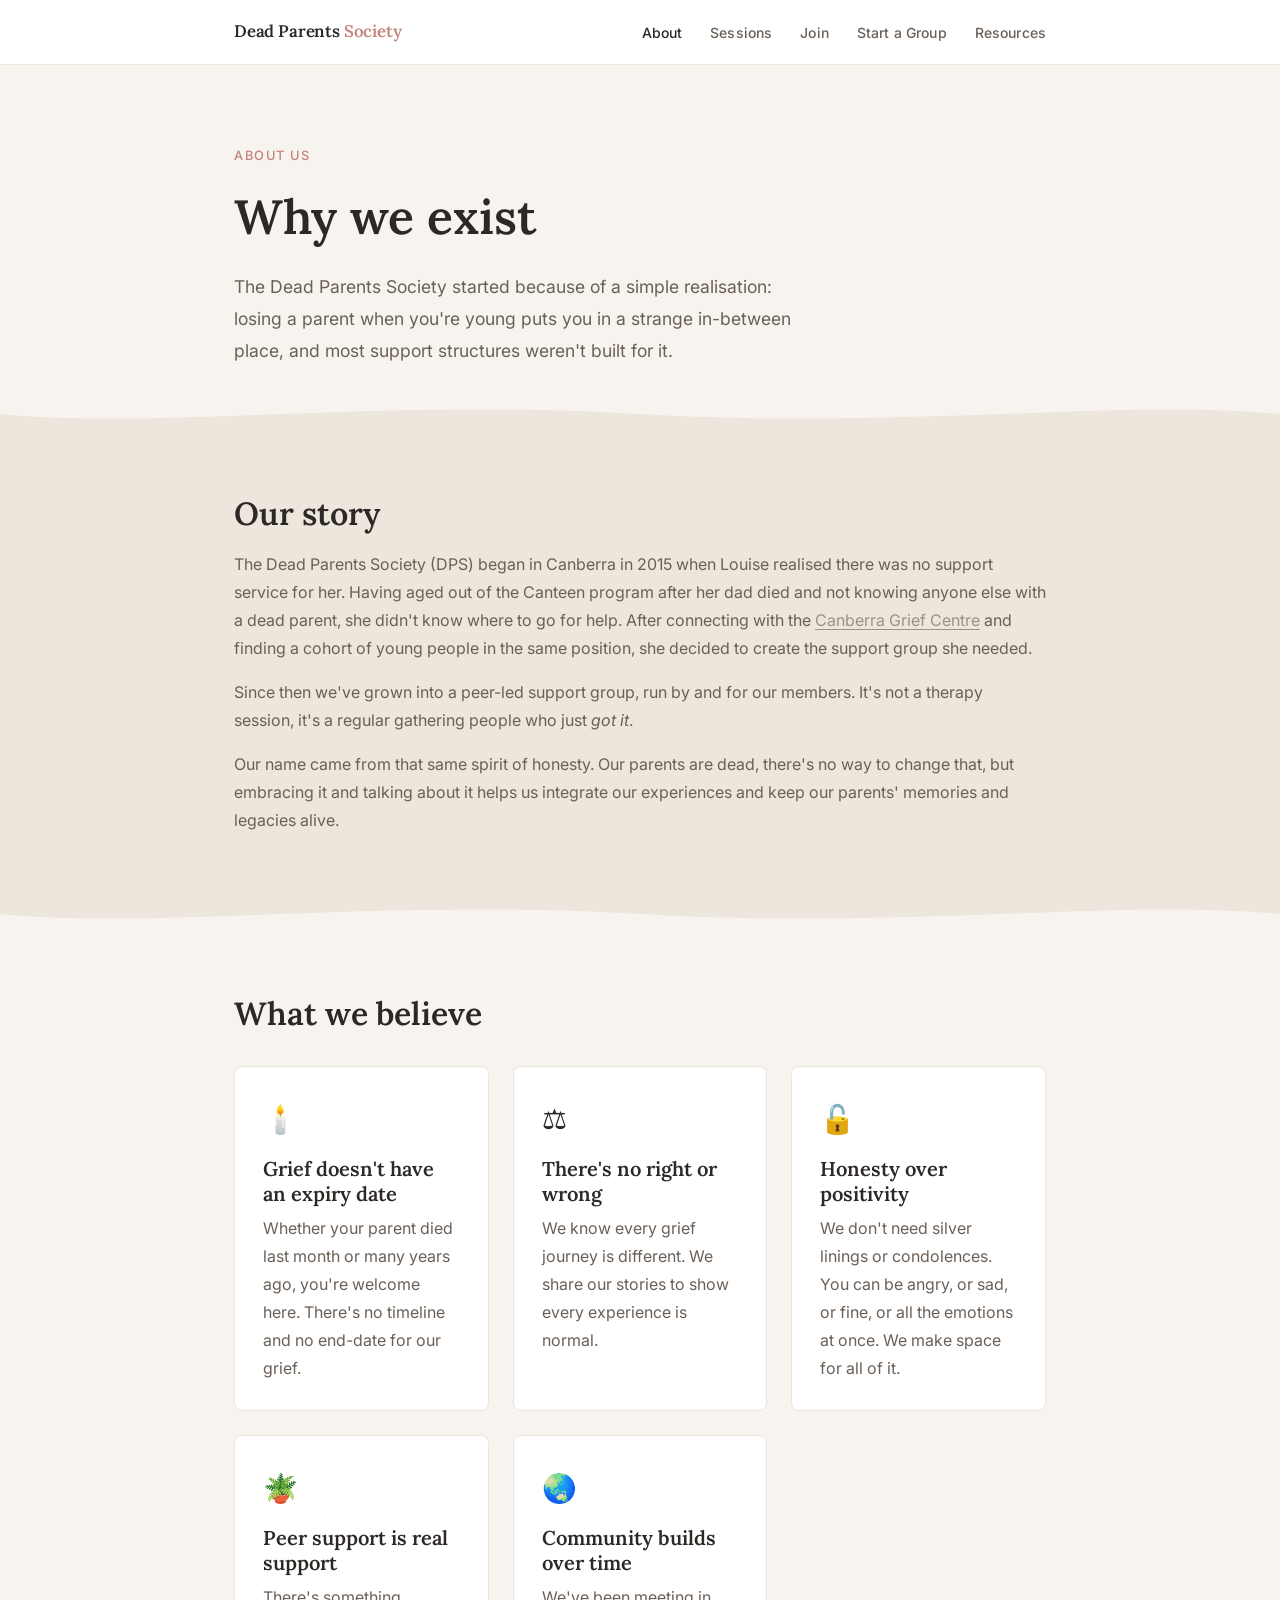
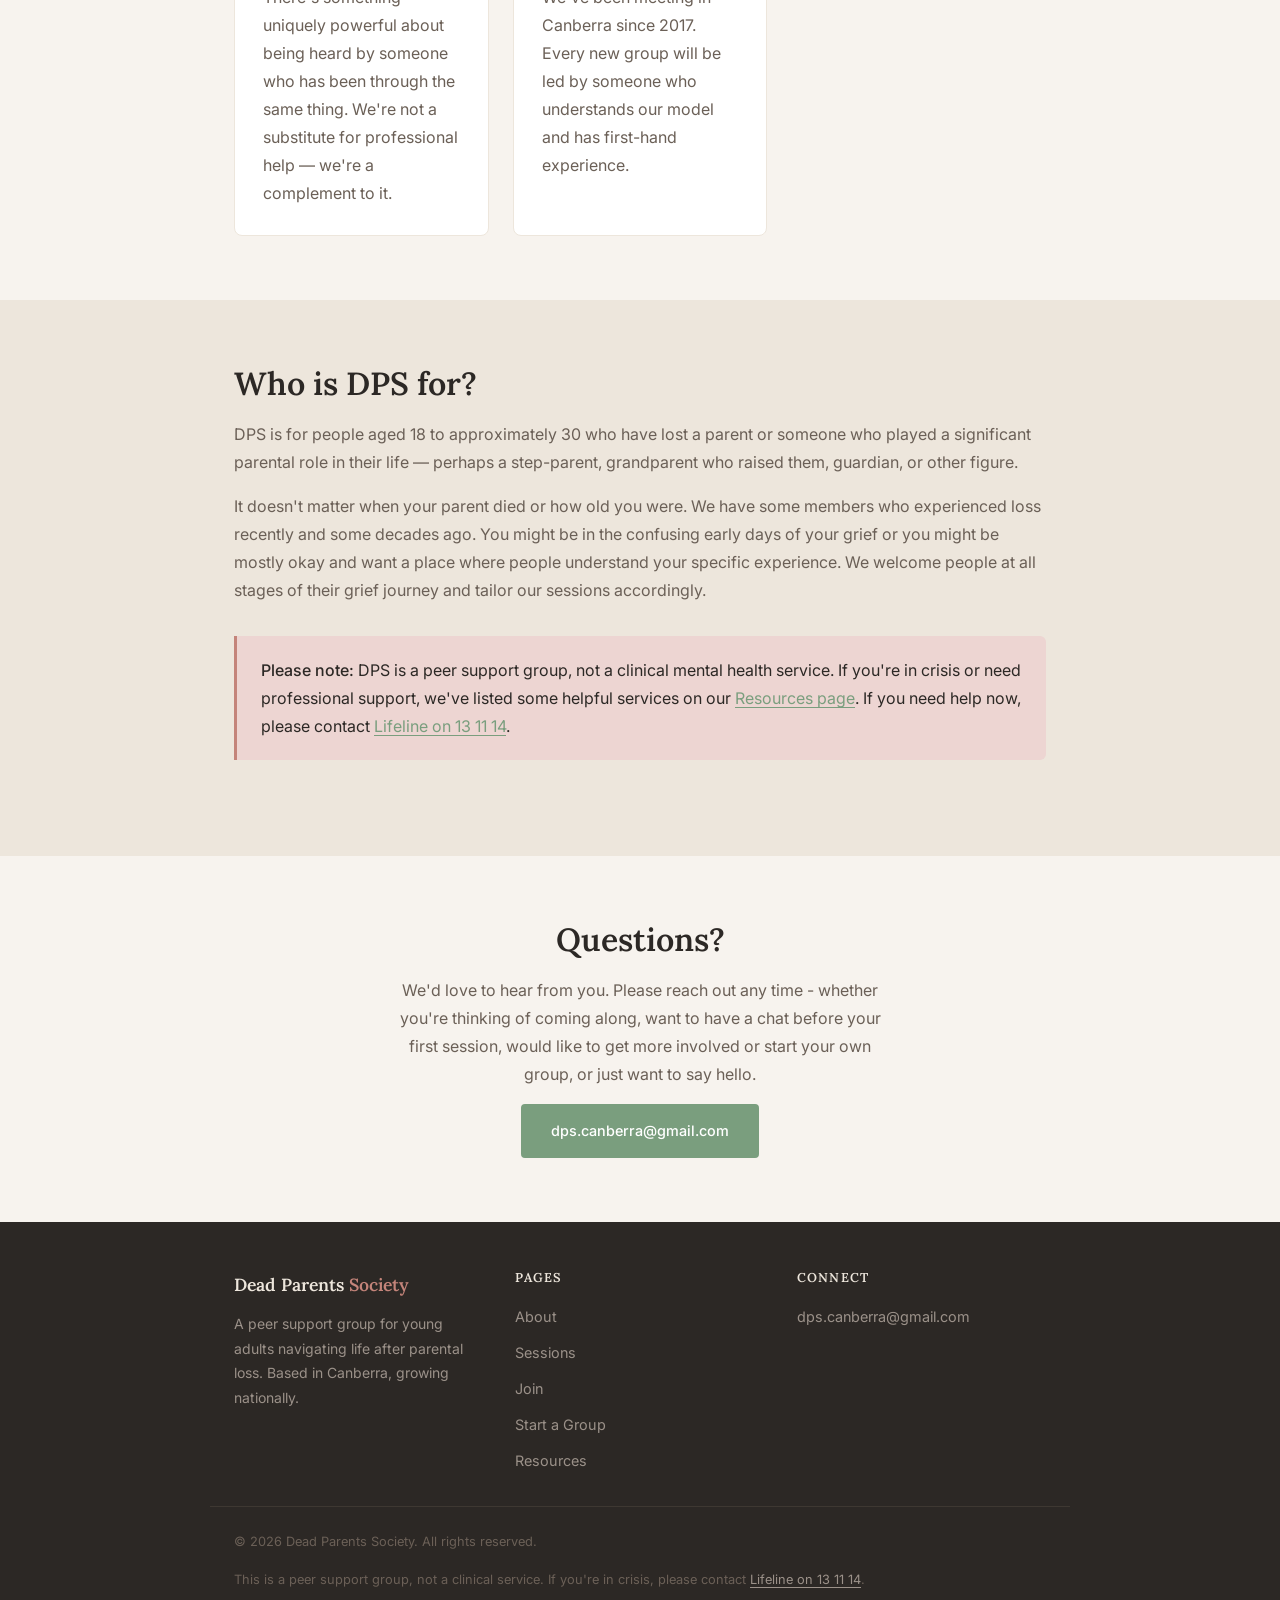
==== commit 0dc47a70: "Typos and tweaks in about.html" ====
--- a/about.html
+++ b/about.html
@@ -30,7 +30,7 @@
   <div class="container">
     <p class="hero-eyebrow">About us</p>
     <h1>Why we exist</h1>
-    <p class="hero-lead">DPS started because of a simple realisation: losing a parent when you're young puts you in a strange in-between place, and most support structures weren't built for it.</p>
+    <p class="hero-lead">The Dead Parents Society started because of a simple realisation: losing a parent when you're young puts you in a strange in-between place, and most support structures weren't built for it.</p>
   </div>
 </section>
 
@@ -44,7 +44,7 @@
 <section class="band">
   <div class="container">
     <h2>Our story</h2>
-    <p>Dead Parents Society began in Canberra in 2017 when Louise realised there was no support service for her. Having aged out of the Canteen program after her dad died and not knowing anyone else with a dead parent, she didn't know where to go for help. After connecting with the <a href="https://www.canberragriefcentre.com.au/" style="color:#9B9189">Canberra Grief Centre</a> and finding a cohort of young people in the same position, she decided to create the support group she needed.</p>
+    <p>The Dead Parents Society (DPS) began in Canberra in 2015 when Louise realised there was no support service for her. Having aged out of the Canteen program after her dad died and not knowing anyone else with a dead parent, she didn't know where to go for help. After connecting with the <a href="https://www.canberragriefcentre.com.au/" style="color:#9B9189">Canberra Grief Centre</a> and finding a cohort of young people in the same position, she decided to create the support group she needed.</p>
     <p>Since then we've grown into a peer-led support group, run by and for our members. It's not a therapy session, it's a regular gathering people who just <em>got it</em>.</p>
     <p>Our name came from that same spirit of honesty. Our parents are dead, there's no way to change that, but embracing it and talking about it helps us integrate our experiences and keep our parents' memories and legacies alive.</p>
   </div>
@@ -96,7 +96,7 @@
   <div class="container">
     <h2>Who is DPS for?</h2>
     <p>DPS is for people aged 18 to approximately 30 who have lost a parent or someone who played a significant parental role in their life — perhaps a step-parent, grandparent who raised them, guardian, or other figure.</p>
-    <p>It doesn't matter when your parent died or how old you were. We have some members who experienced loss recently and some decades ago. You might be in the confusing early days of your grief or you might be mostly okay and want a place where people understand your specific experience. In our experience people often find it easier to engage with the group from about a year after their bereavement but we welcome people at all stages of their grief journey and tailor our sessions accordingly.</p>
+    <p>It doesn't matter when your parent died or how old you were. We have some members who experienced loss recently and some decades ago. You might be in the confusing early days of your grief or you might be mostly okay and want a place where people understand your specific experience. We welcome people at all stages of their grief journey and tailor our sessions accordingly.</p>
 
     <div class="callout">
       <p><strong>Please note:</strong> DPS is a peer support group, not a clinical mental health service. If you're in crisis or need professional support, we've listed some helpful services on our <a href="resources.html">Resources page</a>. If you need help now, please contact <a href="https://www.lifeline.org.au">Lifeline on 13 11 14</a>.</p>
